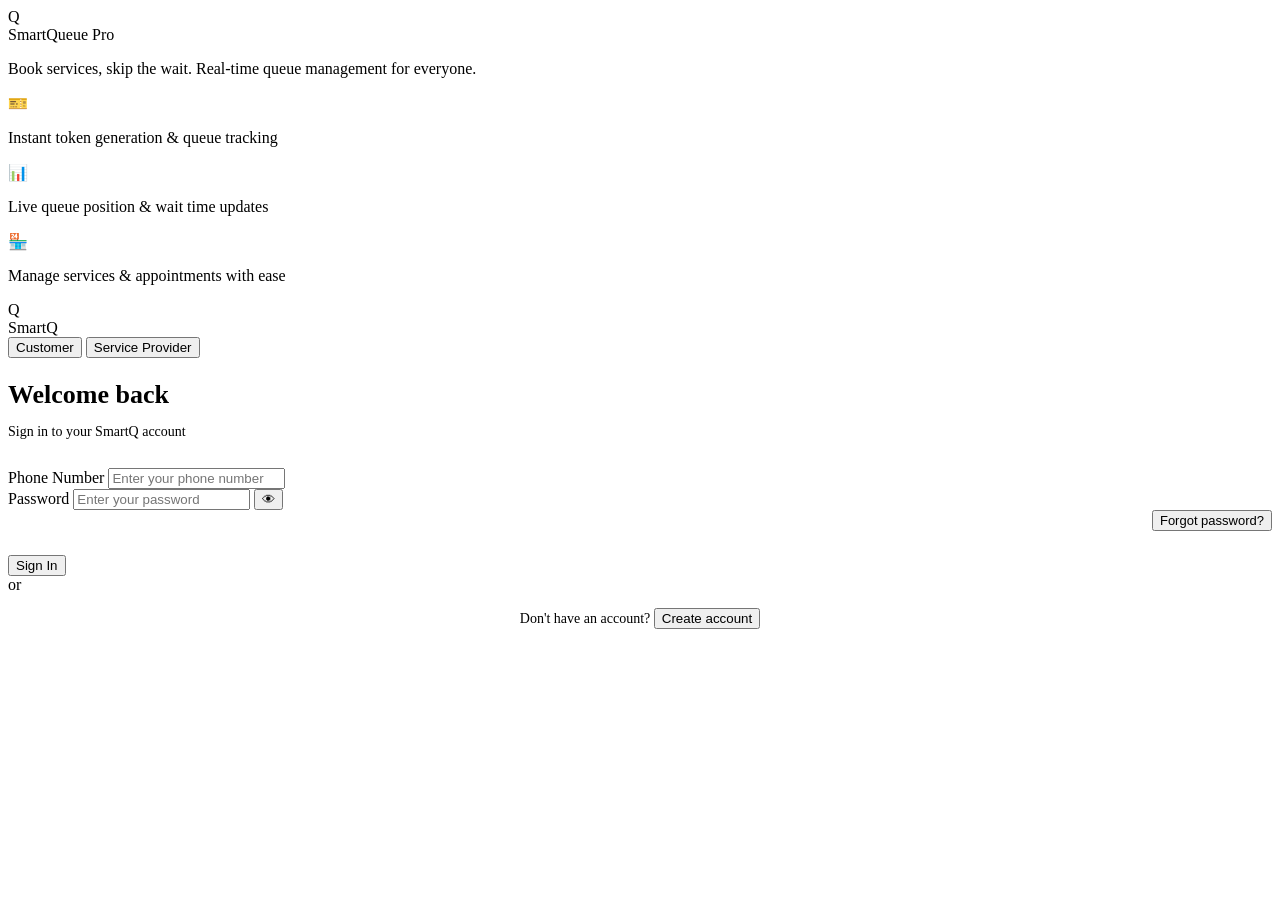
==== web/index.html @ fc1da9d1 "Add web/index.html" ====
<!DOCTYPE html>
<html lang="en">
<head>
  <meta charset="UTF-8">
  <meta name="viewport" content="width=device-width, initial-scale=1.0">
  <title>SmartQ – Skip the Queue</title>
  <link rel="stylesheet" href="css/style.css">
</head>
<body>
<div class="auth-root">
  <!-- LEFT: Hero Panel -->
  <div class="auth-hero">
    <div class="hero-logo">Q</div>
    <div class="hero-title">SmartQueue Pro</div>
    <p class="hero-sub">Book services, skip the wait. Real-time queue management for everyone.</p>
    <div class="hero-features">
      <div class="hero-feat"><span class="fi">🎫</span><p>Instant token generation & queue tracking</p></div>
      <div class="hero-feat"><span class="fi">📊</span><p>Live queue position & wait time updates</p></div>
      <div class="hero-feat"><span class="fi">🏪</span><p>Manage services & appointments with ease</p></div>
    </div>
  </div>

  <!-- RIGHT: Auth Forms -->
  <div class="auth-panel">
    <div class="auth-box">
      <div class="auth-logo-sm">
        <div class="lm">Q</div>
        <span>SmartQ</span>
      </div>

      <!-- Role Tabs -->
      <div class="auth-tab-row" id="authTabs">
        <button class="auth-tab active" onclick="selectRole('user',this)">Customer</button>
        <button class="auth-tab" onclick="selectRole('provider',this)">Service Provider</button>
      </div>

      <!-- Sign In Form -->
      <div id="formSignIn">
        <h2 style="font-size:26px;font-weight:800;margin-bottom:6px;" id="signInTitle">Welcome back</h2>
        <p style="color:var(--text-2);font-size:14px;margin-bottom:28px;">Sign in to your SmartQ account</p>

        <div id="signInAlert" class="alert alert-error"></div>

        <form onsubmit="handleSignIn(event)">
          <div class="form-group">
            <label class="form-label">Phone Number</label>
            <input type="tel" id="loginPhone" class="form-input" placeholder="Enter your phone number" required>
          </div>
          <div class="form-group">
            <label class="form-label">Password</label>
            <input type="password" id="loginPassword" class="form-input" placeholder="Enter your password" required>
            <button type="button" class="input-icon" onclick="togglePwd('loginPassword',this)">👁</button>
          </div>
          <div style="text-align:right;margin-bottom:24px;">
            <button type="button" class="link" style="font-size:13px;" onclick="showForm('formForgot')">Forgot password?</button>
          </div>
          <button type="submit" class="btn btn-primary" id="signInBtn">Sign In</button>
        </form>

        <div class="divider"><span>or</span></div>
        <p style="text-align:center;font-size:14px;color:var(--text-2);">
          Don't have an account? <button class="link" onclick="showForm('formRegister')">Create account</button>
        </p>
      </div>

      <!-- Register Form -->
      <div id="formRegister" style="display:none;">
        <h2 style="font-size:26px;font-weight:800;margin-bottom:6px;">Create account</h2>
        <p style="color:var(--text-2);font-size:14px;margin-bottom:28px;" id="regSubtitle">Join SmartQ as a Customer</p>

        <div id="registerAlert" class="alert alert-error"></div>

        <form onsubmit="handleRegister(event)">
          <div class="form-group">
            <label class="form-label">Full Name</label>
            <input type="text" id="regName" class="form-input" placeholder="Your full name" required>
          </div>
          <div class="form-group">
            <label class="form-label">Phone Number</label>
            <input type="tel" id="regPhone" class="form-input" placeholder="Phone number" required>
          </div>
          <div class="form-group">
            <label class="form-label">Email Address</label>
            <input type="email" id="regEmail" class="form-input" placeholder="Email (optional)">
          </div>
          <div id="providerRegFields" style="display:none;">
            <div class="form-group">
              <label class="form-label">Business / Shop Name</label>
              <input type="text" id="regShopName" class="form-input" placeholder="e.g. City Clinic">
            </div>
            <div class="form-group">
              <label class="form-label">Location / Address</label>
              <input type="text" id="regLocation" class="form-input" placeholder="Full address">
            </div>
          </div>
          <div class="form-group">
            <label class="form-label">Password</label>
            <input type="password" id="regPassword" class="form-input" placeholder="Create a password" required>
            <button type="button" class="input-icon" onclick="togglePwd('regPassword',this)">👁</button>
          </div>
          <button type="submit" class="btn btn-primary" id="registerBtn">Create Account</button>
        </form>

        <p style="text-align:center;margin-top:20px;font-size:14px;color:var(--text-2);">
          Already have an account? <button class="link" onclick="showForm('formSignIn')">Sign in</button>
        </p>
      </div>

      <!-- Forgot Password -->
      <div id="formForgot" style="display:none;">
        <h2 style="font-size:26px;font-weight:800;margin-bottom:6px;">Reset password</h2>
        <p style="color:var(--text-2);font-size:14px;margin-bottom:28px;">Enter your phone number to receive an OTP</p>

        <div id="forgotAlert" class="alert"></div>

        <div id="forgotStep1">
          <div class="form-group">
            <label class="form-label">Phone Number</label>
            <input type="tel" id="forgotPhone" class="form-input" placeholder="Your registered phone">
          </div>
          <button class="btn btn-primary" onclick="sendOTP()">Send OTP</button>
        </div>

        <div id="forgotStep2" style="display:none;">
          <div class="form-group">
            <label class="form-label">OTP Code</label>
            <input type="text" id="otpCode" class="form-input" placeholder="Enter OTP">
          </div>
          <div class="form-group">
            <label class="form-label">New Password</label>
            <input type="password" id="newPassword" class="form-input" placeholder="New password">
          </div>
          <button class="btn btn-primary" onclick="resetPassword()">Reset Password</button>
        </div>

        <p style="text-align:center;margin-top:20px;font-size:14px;">
          <button class="link" onclick="showForm('formSignIn')">← Back to sign in</button>
        </p>
      </div>
    </div>
  </div>
</div>

<script src="js/api.js"></script>
<script>
  // Handle logout parameter or clear previous sessions when opening login page directly
  if (window.location.search.includes('logout=true')) {
    session.clearAll();
    window.history.replaceState({}, document.title, window.location.pathname);
  }
  // Clear any existing session so the app always opens the login page first as requested
  session.clearAll();

  let selectedRole = 'user';

  function selectRole(role, tabEl) {
    selectedRole = role;
    document.querySelectorAll('.auth-tab').forEach(t => t.classList.remove('active'));
    tabEl.classList.add('active');
    document.getElementById('signInTitle').textContent = role === 'user' ? 'Welcome back' : 'Provider Sign In';
    document.getElementById('regSubtitle').textContent = role === 'user' ? 'Join SmartQ as a Customer' : 'Register your business on SmartQ';
    document.getElementById('providerRegFields').style.display = role === 'provider' ? 'block' : 'none';
    showForm('formSignIn');
  }

  function showForm(id) {
    ['formSignIn','formRegister','formForgot'].forEach(f => document.getElementById(f).style.display = 'none');
    document.getElementById(id).style.display = 'block';
  }

  function togglePwd(id, btn) {
    const inp = document.getElementById(id);
    inp.type = inp.type === 'password' ? 'text' : 'password';
    btn.textContent = inp.type === 'password' ? '👁' : '🙈';
  }

  function showAlert(id, msg, type='error') {
    const el = document.getElementById(id);
    el.textContent = msg;
    el.className = `alert alert-${type} show`;
  }

  async function handleSignIn(e) {
    e.preventDefault();
    const phone = document.getElementById('loginPhone').value.trim();
    const password = document.getElementById('loginPassword').value;
    const btn = document.getElementById('signInBtn');
    document.getElementById('signInAlert').classList.remove('show');
    btn.innerHTML = '<div class="spinner" style="width:20px;height:20px;border-width:2px;"></div>';
    btn.disabled = true;
    try {
      let res;
      if (selectedRole === 'provider') {
        res = await api.loginProvider(phone, password);
        const providerData = res.provider || res.user;
        if (res.success && providerData) { session.setProvider(providerData); window.location.href = 'provider_dashboard.html'; return; }
      } else {
        res = await api.login(phone, password);
        if (res.success) { session.setUser(res.user); window.location.href = 'user_dashboard.html'; return; }
      }
      showAlert('signInAlert', res.message || 'Invalid phone or password');
    } catch(e) { showAlert('signInAlert', 'Network error. Please try again.'); }
    finally { btn.textContent = 'Sign In'; btn.disabled = false; }
  }

  async function handleRegister(e) {
    e.preventDefault();
    const name = document.getElementById('regName').value.trim();
    const phone = document.getElementById('regPhone').value.trim();
    const email = document.getElementById('regEmail').value.trim();
    const password = document.getElementById('regPassword').value;
    const btn = document.getElementById('registerBtn');
    document.getElementById('registerAlert').classList.remove('show');
    btn.innerHTML = '<div class="spinner" style="width:20px;height:20px;border-width:2px;"></div>';
    btn.disabled = true;
    try {
      let res;
      if (selectedRole === 'provider') {
        const shopName = document.getElementById('regShopName').value.trim();
        const location = document.getElementById('regLocation').value.trim();
        res = await api.request('/auth/register_provider.php','POST',{ name, phone, password, shopName, location, categoryId:1 });
      } else {
        res = await api.register(name, phone, email, password);
      }
      if (res.success) { showAlert('registerAlert','Account created! Please sign in.','success'); setTimeout(()=>showForm('formSignIn'),1800); }
      else showAlert('registerAlert', res.message || 'Registration failed');
    } catch(e) { showAlert('registerAlert','Network error.'); }
    finally { btn.textContent = 'Create Account'; btn.disabled = false; }
  }

  async function sendOTP() {
    const phone = document.getElementById('forgotPhone').value.trim();
    if (!phone) return;
    try {
      const res = await api.request('/auth/send_otp.php','POST',{ phone });
      if (res.success) { showAlert('forgotAlert','OTP sent!','success'); document.getElementById('forgotStep1').style.display='none'; document.getElementById('forgotStep2').style.display='block'; }
      else showAlert('forgotAlert', res.message || 'Failed to send OTP');
    } catch(e) { showAlert('forgotAlert','Network error.'); }
  }

  async function resetPassword() {
    const phone = document.getElementById('forgotPhone').value.trim();
    const otp = document.getElementById('otpCode').value.trim();
    const newPwd = document.getElementById('newPassword').value;
    try {
      const res = await api.request('/auth/reset_password.php','POST',{ phone, otp, newPassword: newPwd });
      if (res.success) { showAlert('forgotAlert','Password reset!','success'); setTimeout(()=>showForm('formSignIn'),1500); }
      else showAlert('forgotAlert', res.message || 'Reset failed');
    } catch(e) { showAlert('forgotAlert','Network error.'); }
  }
</script>
</body>
</html>
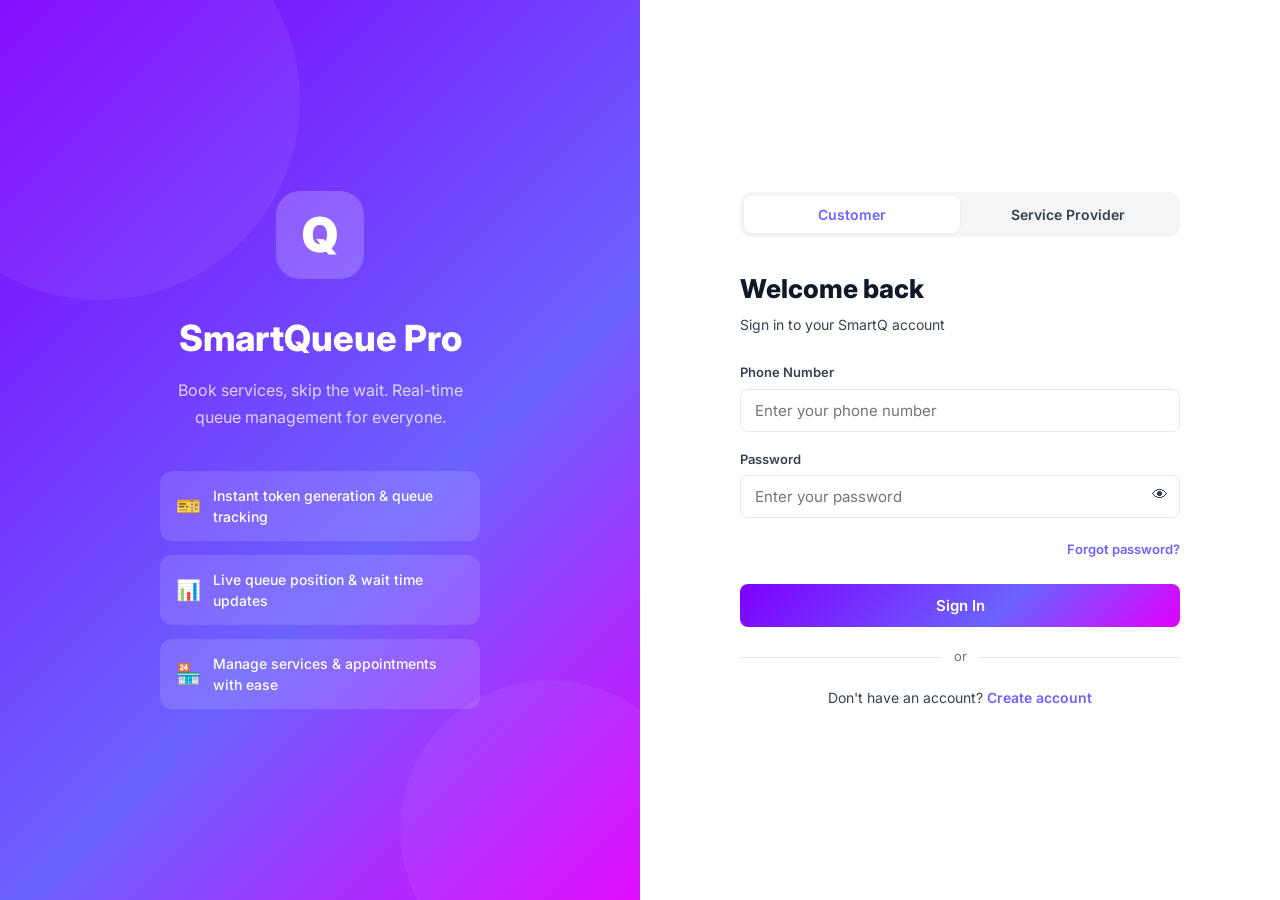
==== commit 7ff2c903: "Fix registration email optional requirement" ====
--- a/web/index.html
+++ b/web/index.html
@@ -218,7 +218,7 @@
       if (selectedRole === 'provider') {
         const shopName = document.getElementById('regShopName').value.trim();
         const location = document.getElementById('regLocation').value.trim();
-        res = await api.request('/auth/register_provider.php','POST',{ name, phone, password, shopName, location, categoryId:1 });
+        res = await api.request('/auth/register_provider.php','POST',{ name, phone, email, password, shopName, location, categoryId:1 });
       } else {
         res = await api.register(name, phone, email, password);
       }
--- a/web/css/style.css
+++ b/web/css/style.css
@@ -0,0 +1,534 @@
+@import url('https://fonts.googleapis.com/css2?family=Inter:wght@300;400;500;600;700;800&display=swap');
+
+:root {
+  --primary: #6C63FF;
+  --primary-dark: #4A44B4;
+  --primary-light: #9E98FF;
+  --primary-5: rgba(108,99,255,0.05);
+  --primary-10: rgba(108,99,255,0.10);
+  --primary-15: rgba(108,99,255,0.15);
+  --primary-20: rgba(108,99,255,0.20);
+  --gradient: linear-gradient(135deg, #7F00FF 0%, #6C63FF 60%, #E100FF 100%);
+  --gradient-soft: linear-gradient(135deg, #f5f3ff 0%, #ede9fe 100%);
+  --bg: #F4F5F7;
+  --surface: #FFFFFF;
+  --surface-2: #FAFAFA;
+  --sidebar-bg: #1C1B3A;
+  --sidebar-active: rgba(108,99,255,0.25);
+  --text: #111827;
+  --text-2: #374151;
+  --text-3: #6B7280;
+  --success: #10B981;
+  --success-bg: rgba(16,185,129,0.1);
+  --warning: #F59E0B;
+  --warning-bg: rgba(245,158,11,0.1);
+  --error: #EF4444;
+  --error-bg: rgba(239,68,68,0.1);
+  --info: #3B82F6;
+  --info-bg: rgba(59,130,246,0.1);
+  --border: #E5E7EB;
+  --border-2: #F3F4F6;
+  --shadow-sm: 0 1px 3px rgba(0,0,0,0.06);
+  --shadow: 0 4px 16px rgba(0,0,0,0.07);
+  --shadow-lg: 0 8px 32px rgba(0,0,0,0.1);
+  --radius: 12px;
+  --radius-sm: 8px;
+  --radius-lg: 16px;
+  --radius-xl: 20px;
+  --sidebar-w: 260px;
+}
+
+*,*::before,*::after { box-sizing: border-box; margin: 0; padding: 0; }
+
+html { font-size: 16px; }
+
+body {
+  font-family: 'Inter', -apple-system, sans-serif;
+  background: var(--bg);
+  color: var(--text);
+  line-height: 1.5;
+  -webkit-font-smoothing: antialiased;
+}
+
+/* ── Scrollbar ──────────────────────────────── */
+::-webkit-scrollbar { width: 5px; height: 5px; }
+::-webkit-scrollbar-track { background: transparent; }
+::-webkit-scrollbar-thumb { background: #D1D5DB; border-radius: 99px; }
+
+/* ══ AUTH LAYOUT ════════════════════════════════════════════════════════════ */
+.auth-root {
+  min-height: 100vh;
+  display: grid;
+  grid-template-columns: 1fr 1fr;
+}
+@media (max-width: 900px) {
+  .auth-root { grid-template-columns: 1fr; }
+  .auth-hero { display: none !important; }
+}
+
+.auth-hero {
+  background: var(--gradient);
+  display: flex;
+  flex-direction: column;
+  align-items: center;
+  justify-content: center;
+  padding: 48px;
+  color: white;
+  position: relative;
+  overflow: hidden;
+}
+.auth-hero::before {
+  content: '';
+  position: absolute;
+  width: 400px; height: 400px;
+  border-radius: 50%;
+  background: rgba(255,255,255,0.06);
+  top: -100px; left: -100px;
+}
+.auth-hero::after {
+  content: '';
+  position: absolute;
+  width: 300px; height: 300px;
+  border-radius: 50%;
+  background: rgba(255,255,255,0.05);
+  bottom: -80px; right: -60px;
+}
+.hero-logo {
+  font-size: 48px; font-weight: 900;
+  background: rgba(255,255,255,0.2);
+  width: 88px; height: 88px;
+  border-radius: 24px;
+  display: flex; align-items: center; justify-content: center;
+  margin-bottom: 32px;
+  position: relative; z-index: 1;
+}
+.hero-title { font-size: 36px; font-weight: 800; margin-bottom: 12px; position: relative; z-index: 1; }
+.hero-sub { font-size: 16px; color: rgba(255,255,255,0.75); line-height: 1.7; max-width: 320px; text-align: center; position: relative; z-index: 1; }
+.hero-features { margin-top: 40px; display: flex; flex-direction: column; gap: 14px; width: 100%; max-width: 320px; position: relative; z-index: 1; }
+.hero-feat { display: flex; align-items: center; gap: 12px; background: rgba(255,255,255,0.12); border-radius: var(--radius); padding: 14px 16px; }
+.hero-feat .fi { font-size: 20px; }
+.hero-feat p { font-size: 14px; font-weight: 500; }
+
+.auth-panel {
+  display: flex;
+  flex-direction: column;
+  align-items: center;
+  justify-content: center;
+  padding: 48px 40px;
+  background: var(--surface);
+  min-height: 100vh;
+  overflow-y: auto;
+}
+.auth-box { width: 100%; max-width: 440px; }
+.auth-logo-sm { display: none; margin-bottom: 32px; }
+@media (max-width: 900px) { .auth-logo-sm { display: flex; align-items: center; gap: 12px; } }
+.auth-logo-sm .lm { width: 44px; height: 44px; border-radius: 12px; background: var(--gradient); display: flex; align-items: center; justify-content: center; font-size: 22px; font-weight: 900; color: white; }
+.auth-logo-sm span { font-size: 22px; font-weight: 800; color: var(--text); }
+
+.auth-tab-row { display: flex; background: var(--bg); border-radius: var(--radius); padding: 4px; margin-bottom: 32px; }
+.auth-tab { flex: 1; padding: 10px; text-align: center; font-size: 14px; font-weight: 600; color: var(--text-2); border-radius: var(--radius-sm); cursor: pointer; transition: all 0.2s; border: none; background: none; font-family: inherit; }
+.auth-tab.active { background: var(--surface); color: var(--primary); box-shadow: var(--shadow-sm); }
+
+.role-grid { display: grid; grid-template-columns: 1fr 1fr; gap: 12px; margin-bottom: 28px; }
+.role-tile {
+  border: 2px solid var(--border);
+  border-radius: var(--radius-lg);
+  padding: 20px 16px;
+  text-align: center;
+  cursor: pointer;
+  transition: all 0.2s;
+  background: var(--surface);
+}
+.role-tile:hover { border-color: var(--primary-light); box-shadow: var(--shadow); }
+.role-tile.selected { border-color: var(--primary); background: var(--primary-5); box-shadow: 0 0 0 4px var(--primary-10); }
+.role-tile .rt-icon { font-size: 32px; margin-bottom: 10px; }
+.role-tile .rt-name { font-size: 15px; font-weight: 700; color: var(--text); }
+.role-tile .rt-desc { font-size: 12px; color: var(--text-2); margin-top: 4px; }
+
+.form-label { display: block; font-size: 13px; font-weight: 600; color: var(--text-2); margin-bottom: 6px; }
+.form-input {
+  width: 100%; padding: 11px 14px;
+  border: 1.5px solid var(--border);
+  border-radius: var(--radius-sm);
+  font-size: 15px; font-family: inherit;
+  background: var(--surface); color: var(--text);
+  transition: border-color 0.2s, box-shadow 0.2s;
+  outline: none;
+}
+.form-input:focus { border-color: var(--primary); box-shadow: 0 0 0 3px var(--primary-10); }
+.form-input:disabled { background: var(--bg); color: var(--text-2); cursor: not-allowed; }
+.form-group { margin-bottom: 18px; position: relative; }
+.input-icon { position: absolute; right: 12px; top: 36px; font-size: 16px; cursor: pointer; color: var(--text-2); background: none; border: none; }
+
+.btn { display: inline-flex; align-items: center; justify-content: center; gap: 8px; font-family: inherit; font-weight: 600; cursor: pointer; border: none; transition: all 0.2s; }
+.btn-primary { background: var(--gradient); color: white; padding: 12px 24px; border-radius: var(--radius-sm); font-size: 15px; width: 100%; }
+.btn-primary:hover { opacity: 0.9; transform: translateY(-1px); box-shadow: 0 4px 16px rgba(108,99,255,0.4); }
+.btn-primary:active { transform: translateY(0); }
+.btn-primary:disabled { background: #D1D5DB; box-shadow: none; transform: none; cursor: not-allowed; }
+.btn-secondary { background: var(--bg); color: var(--text-2); padding: 10px 20px; border-radius: var(--radius-sm); font-size: 14px; }
+.btn-secondary:hover { background: var(--border); }
+.btn-danger { background: var(--error-bg); color: var(--error); padding: 10px 20px; border-radius: var(--radius-sm); font-size: 14px; }
+.btn-danger:hover { background: rgba(239,68,68,0.15); }
+.btn-icon { width: 36px; height: 36px; border-radius: var(--radius-sm); display: flex; align-items: center; justify-content: center; font-size: 16px; cursor: pointer; border: none; background: var(--bg); transition: background 0.2s; }
+.btn-icon:hover { background: var(--border); }
+
+.link { color: var(--primary); font-weight: 600; cursor: pointer; background: none; border: none; font-family: inherit; font-size: inherit; }
+.link:hover { text-decoration: underline; }
+
+.alert { padding: 12px 14px; border-radius: var(--radius-sm); font-size: 14px; font-weight: 500; margin-bottom: 16px; display: none; }
+.alert.show { display: block; }
+.alert-error { background: var(--error-bg); color: var(--error); }
+.alert-success { background: var(--success-bg); color: var(--success); }
+
+.divider { display: flex; align-items: center; gap: 12px; margin: 20px 0; }
+.divider::before, .divider::after { content: ''; flex: 1; height: 1px; background: var(--border); }
+.divider span { font-size: 13px; color: var(--text-3); }
+
+/* ══ DASHBOARD LAYOUT ═══════════════════════════════════════════════════════ */
+.app-layout { display: flex; min-height: 100vh; }
+
+/* SIDEBAR */
+.sidebar {
+  width: var(--sidebar-w);
+  background: var(--sidebar-bg);
+  display: flex;
+  flex-direction: column;
+  position: fixed;
+  top: 0; left: 0;
+  height: 100vh;
+  z-index: 100;
+  overflow-y: auto;
+  transition: transform 0.3s;
+}
+.sidebar-brand {
+  padding: 24px 20px 20px;
+  border-bottom: 1px solid rgba(255,255,255,0.07);
+}
+.sb-logo { display: flex; align-items: center; gap: 12px; }
+.sb-logo .lm { width: 40px; height: 40px; border-radius: 10px; background: var(--gradient); display: flex; align-items: center; justify-content: center; font-size: 20px; font-weight: 900; color: white; }
+.sb-logo span { font-size: 18px; font-weight: 800; color: white; }
+
+.sidebar-user { padding: 16px 20px; border-bottom: 1px solid rgba(255,255,255,0.07); }
+.sb-user-name { font-size: 15px; font-weight: 700; color: white; }
+.sb-user-role { font-size: 12px; color: #A5B4FC; margin-top: 2px; }
+
+.sidebar-nav { padding: 16px 12px; flex: 1; }
+.nav-section-label { font-size: 10px; font-weight: 700; text-transform: uppercase; letter-spacing: 1px; color: rgba(255,255,255,0.3); padding: 8px 8px 4px; }
+
+/* General nav-link for light backgrounds */
+.nav-link {
+  display: flex; align-items: center; gap: 12px;
+  padding: 10px 12px; border-radius: var(--radius-sm);
+  color: var(--text-2); font-size: 14px; font-weight: 500;
+  cursor: pointer; transition: all 0.2s; margin-bottom: 2px;
+  border: none; background: none; width: 100%; text-align: left; font-family: inherit;
+}
+.nav-link:hover { background: var(--primary-5); color: var(--primary); }
+.nav-link.active { background: var(--primary-10); color: var(--primary); font-weight: 700; }
+
+/* Sidebar specific nav-link for dark sidebar background */
+.sidebar .nav-link {
+  color: rgba(255,255,255,0.7);
+}
+.sidebar .nav-link:hover { background: rgba(255,255,255,0.08); color: white; }
+.sidebar .nav-link.active { background: var(--sidebar-active); color: white; font-weight: 600; }
+
+.nav-link .nl-icon { font-size: 18px; width: 22px; text-align: center; }
+.nav-link .nl-badge {
+  margin-left: auto; min-width: 20px; height: 20px;
+  background: var(--error); border-radius: 10px;
+  font-size: 11px; font-weight: 700; color: white;
+  display: flex; align-items: center; justify-content: center; padding: 0 5px;
+}
+
+.sidebar-footer { padding: 12px; border-top: 1px solid rgba(255,255,255,0.07); }
+.sb-logout { display: flex; align-items: center; gap: 10px; padding: 10px 12px; border-radius: var(--radius-sm); color: rgba(255,255,255,0.5); font-size: 14px; cursor: pointer; transition: all 0.2s; border: none; background: none; width: 100%; font-family: inherit; }
+.sb-logout:hover { background: rgba(239,68,68,0.15); color: #FCA5A5; }
+
+/* MAIN CONTENT */
+.main-content {
+  margin-left: var(--sidebar-w);
+  flex: 1;
+  display: flex;
+  flex-direction: column;
+  min-height: 100vh;
+}
+
+/* TOP HEADER BAR */
+.topbar {
+  background: var(--surface);
+  border-bottom: 1px solid var(--border);
+  padding: 0 32px;
+  height: 64px;
+  display: flex;
+  align-items: center;
+  justify-content: space-between;
+  position: sticky; top: 0; z-index: 50;
+}
+.topbar-left { display: flex; align-items: center; gap: 16px; }
+.topbar-title { font-size: 20px; font-weight: 700; color: var(--text); }
+.topbar-breadcrumb { font-size: 13px; color: var(--text-2); display: flex; align-items: center; gap: 6px; }
+.topbar-right { display: flex; align-items: center; gap: 12px; }
+.topbar-search {
+  display: flex; align-items: center; gap: 8px;
+  background: var(--bg); border-radius: var(--radius-sm);
+  padding: 8px 14px; width: 280px;
+}
+.topbar-search input { border: none; background: none; outline: none; font-size: 14px; font-family: inherit; width: 100%; color: var(--text); }
+.topbar-search input::placeholder { color: var(--text-3); }
+.topbar-notif { position: relative; }
+.notif-badge {
+  position: absolute; top: -4px; right: -4px;
+  min-width: 18px; height: 18px;
+  background: var(--error); border-radius: 9px;
+  font-size: 10px; font-weight: 700; color: white;
+  display: none; align-items: center; justify-content: center; padding: 0 4px;
+}
+
+/* PAGE CONTENT AREA */
+.page-content {
+  padding: 32px;
+  flex: 1;
+}
+
+/* SECTION / PAGE */
+.section { display: none; }
+.section.active { display: block; }
+
+/* PAGE HEADER */
+.page-header { display: flex; align-items: flex-start; justify-content: space-between; margin-bottom: 28px; }
+.page-header h1 { font-size: 26px; font-weight: 800; color: var(--text); }
+.page-header p { font-size: 14px; color: var(--text-2); margin-top: 4px; }
+.page-header-actions { display: flex; gap: 10px; }
+
+/* CARD */
+.card {
+  background: var(--surface);
+  border-radius: var(--radius);
+  border: 1px solid var(--border);
+  box-shadow: var(--shadow-sm);
+}
+.card-pad { padding: 24px; }
+.card-title { font-size: 16px; font-weight: 700; color: var(--text); margin-bottom: 16px; }
+
+/* STAT CARDS ROW */
+.stats-row { display: grid; gap: 20px; margin-bottom: 28px; }
+.stats-row-4 { grid-template-columns: repeat(4, 1fr); }
+.stats-row-3 { grid-template-columns: repeat(3, 1fr); }
+.stats-row-2 { grid-template-columns: repeat(2, 1fr); }
+
+.stat-card {
+  background: var(--surface);
+  border: 1px solid var(--border);
+  border-radius: var(--radius);
+  box-shadow: var(--shadow-sm);
+  padding: 20px;
+  cursor: pointer;
+  transition: box-shadow 0.2s, transform 0.15s;
+}
+.stat-card:hover { box-shadow: var(--shadow); transform: translateY(-2px); }
+.stat-card-header { display: flex; align-items: center; justify-content: space-between; margin-bottom: 12px; }
+.stat-icon { width: 44px; height: 44px; border-radius: var(--radius-sm); display: flex; align-items: center; justify-content: center; font-size: 20px; }
+.stat-value { font-size: 32px; font-weight: 800; color: var(--text); }
+.stat-label { font-size: 13px; font-weight: 500; color: var(--text-2); margin-top: 4px; }
+.stat-change { font-size: 12px; font-weight: 500; margin-top: 8px; display: flex; align-items: center; gap: 4px; }
+.stat-change.up { color: var(--success); }
+.stat-change.down { color: var(--error); }
+
+/* TABLE */
+.table-wrap { overflow-x: auto; border-radius: var(--radius); border: 1px solid var(--border); background: var(--surface); box-shadow: var(--shadow-sm); }
+table { width: 100%; border-collapse: collapse; }
+thead th { padding: 14px 16px; text-align: left; font-size: 12px; font-weight: 700; text-transform: uppercase; letter-spacing: 0.5px; color: var(--text-2); background: var(--bg); border-bottom: 1px solid var(--border); }
+tbody td { padding: 14px 16px; font-size: 14px; border-bottom: 1px solid var(--border-2); vertical-align: middle; }
+tbody tr:last-child td { border-bottom: none; }
+tbody tr:hover td { background: var(--primary-5); }
+
+/* BADGE */
+.badge { display: inline-flex; align-items: center; padding: 4px 10px; border-radius: 999px; font-size: 12px; font-weight: 600; }
+.badge-waiting { background: var(--warning-bg); color: var(--warning); }
+.badge-running { background: var(--success-bg); color: var(--success); }
+.badge-completed { background: var(--info-bg); color: var(--info); }
+.badge-cancelled, .badge-rejected { background: var(--error-bg); color: var(--error); }
+.badge-primary { background: var(--primary-10); color: var(--primary); }
+
+/* SEARCH/FILTER BAR */
+.toolbar { display: flex; align-items: center; gap: 12px; margin-bottom: 20px; flex-wrap: wrap; }
+.search-field {
+  display: flex; align-items: center; gap: 8px;
+  background: var(--surface); border: 1px solid var(--border);
+  border-radius: var(--radius-sm); padding: 9px 14px; flex: 1; min-width: 200px;
+}
+.search-field input { border: none; outline: none; font-size: 14px; font-family: inherit; width: 100%; background: none; }
+.filter-pill { padding: 8px 16px; border-radius: 999px; font-size: 13px; font-weight: 600; cursor: pointer; border: 1.5px solid var(--border); background: var(--surface); color: var(--text-2); transition: all 0.2s; }
+.filter-pill.active { border-color: var(--primary); background: var(--primary-10); color: var(--primary); }
+.filter-pill:hover { border-color: var(--primary-light); }
+
+/* GRID CARDS (Centers, Services) */
+.card-grid { display: grid; grid-template-columns: repeat(auto-fill, minmax(280px, 1fr)); gap: 20px; margin-bottom: 24px; }
+.item-card {
+  background: var(--surface); border: 1px solid var(--border);
+  border-radius: var(--radius); box-shadow: var(--shadow-sm);
+  padding: 20px; cursor: pointer;
+  transition: box-shadow 0.2s, transform 0.15s;
+  display: flex; gap: 16px; align-items: flex-start;
+}
+.item-card:hover { box-shadow: var(--shadow); transform: translateY(-2px); }
+.item-card-icon { width: 52px; height: 52px; border-radius: var(--radius-sm); background: var(--primary-10); display: flex; align-items: center; justify-content: center; font-size: 24px; flex-shrink: 0; }
+.item-card-body { flex: 1; min-width: 0; }
+.item-card-title { font-size: 15px; font-weight: 700; color: var(--text); }
+.item-card-sub { font-size: 13px; color: var(--text-2); margin-top: 2px; }
+.item-card-meta { display: flex; align-items: center; gap: 8px; margin-top: 10px; flex-wrap: wrap; }
+
+/* SLOT CHIPS GRID */
+.slot-grid { display: grid; grid-template-columns: repeat(auto-fill, minmax(180px, 1fr)); gap: 12px; margin-bottom: 20px; }
+.slot-chip {
+  border: 1.5px solid var(--border);
+  border-radius: var(--radius);
+  padding: 16px;
+  cursor: pointer;
+  transition: all 0.2s;
+  background: var(--surface);
+  text-align: center;
+}
+.slot-chip:hover { border-color: var(--primary-light); box-shadow: var(--shadow); }
+.slot-chip.sel { background: var(--primary); border-color: var(--primary); }
+.slot-chip.active-now { background: var(--success-bg); border: 2px solid var(--success); }
+.slot-chip.full { background: var(--bg); border-color: transparent; cursor: not-allowed; opacity: 0.6; }
+.slot-chip .sc-badge { display: inline-block; font-size: 11px; font-weight: 700; padding: 2px 8px; border-radius: 4px; background: var(--success); color: white; margin-bottom: 8px; }
+.slot-chip .sc-time { font-size: 14px; font-weight: 700; }
+.slot-chip.sel .sc-time { color: white; }
+.slot-chip.active-now .sc-time { color: var(--success); }
+.slot-chip .sc-count { font-size: 12px; color: var(--text-2); margin-top: 4px; }
+.slot-chip.sel .sc-count { color: rgba(255,255,255,0.85); }
+.slot-chip.full .sc-count { color: var(--error); }
+
+/* EMPTY STATE */
+.empty { display: flex; flex-direction: column; align-items: center; justify-content: center; padding: 64px 24px; gap: 12px; color: var(--text-2); }
+.empty-icon { font-size: 48px; opacity: 0.4; }
+.empty p { font-size: 15px; font-weight: 500; }
+
+/* SPINNER */
+.spin-wrap { display: flex; align-items: center; justify-content: center; padding: 48px; }
+.spinner { width: 36px; height: 36px; border: 3px solid var(--border); border-top-color: var(--primary); border-radius: 50%; animation: spin 0.7s linear infinite; }
+@keyframes spin { to { transform: rotate(360deg); } }
+
+/* MODAL */
+.modal-bg { position: fixed; inset: 0; background: rgba(0,0,0,0.5); z-index: 999; display: flex; align-items: center; justify-content: center; padding: 24px; }
+.modal-bg.hidden { display: none; }
+.modal-box { background: var(--surface); border-radius: var(--radius-xl); width: 100%; max-width: 480px; max-height: 90vh; overflow-y: auto; box-shadow: var(--shadow-lg); }
+.modal-header { padding: 24px 24px 0; display: flex; align-items: flex-start; justify-content: space-between; }
+.modal-header h2 { font-size: 20px; font-weight: 700; }
+.modal-header p { font-size: 14px; color: var(--text-2); margin-top: 4px; }
+.modal-body { padding: 24px; }
+.modal-footer { padding: 0 24px 24px; display: flex; gap: 10px; }
+
+/* STEP INDICATOR */
+.steps { display: flex; align-items: center; gap: 0; margin-bottom: 28px; }
+.step { display: flex; align-items: center; gap: 8px; font-size: 13px; font-weight: 600; color: var(--text-2); }
+.step-num { width: 28px; height: 28px; border-radius: 50%; display: flex; align-items: center; justify-content: center; font-size: 12px; font-weight: 700; background: var(--border); color: var(--text-2); transition: all 0.2s; }
+.step.done .step-num { background: var(--success); color: white; }
+.step.active .step-num { background: var(--primary); color: white; }
+.step.active { color: var(--primary); }
+.step-line { flex: 1; height: 2px; background: var(--border); margin: 0 8px; }
+.step-line.done { background: var(--success); }
+
+/* QUEUE TRACKING - DESKTOP LAYOUT */
+.queue-layout { display: grid; grid-template-columns: 1fr 340px; gap: 24px; }
+@media (max-width: 1100px) { .queue-layout { grid-template-columns: 1fr; } }
+
+.queue-hero { background: var(--gradient); border-radius: var(--radius-lg); padding: 32px; color: white; display: flex; gap: 48px; justify-content: center; align-items: center; margin-bottom: 24px; }
+.qh-item { text-align: center; }
+.qh-label { font-size: 14px; color: rgba(255,255,255,0.75); }
+.qh-value { font-size: 56px; font-weight: 800; line-height: 1; margin-top: 8px; }
+.qh-divider { width: 1px; height: 80px; background: rgba(255,255,255,0.3); }
+
+/* PROFILE CARD */
+.profile-card { display: grid; grid-template-columns: 260px 1fr; gap: 24px; }
+@media (max-width: 900px) { .profile-card { grid-template-columns: 1fr; } }
+.profile-avatar { background: var(--gradient); border-radius: var(--radius-xl); padding: 40px 24px; color: white; text-align: center; }
+.avatar-circle { width: 96px; height: 96px; border-radius: 50%; background: rgba(255,255,255,0.2); display: flex; align-items: center; justify-content: center; font-size: 44px; margin: 0 auto 16px; }
+.avatar-name { font-size: 22px; font-weight: 800; }
+.avatar-role { font-size: 14px; color: rgba(255,255,255,0.8); margin-top: 4px; }
+
+/* QUICK ACTION GRID */
+.qa-grid { display: grid; grid-template-columns: repeat(auto-fill, minmax(160px, 1fr)); gap: 16px; }
+.qa-tile {
+  background: var(--surface); border: 1px solid var(--border);
+  border-radius: var(--radius); padding: 20px 16px;
+  text-align: center; cursor: pointer;
+  transition: all 0.2s; box-shadow: var(--shadow-sm);
+}
+.qa-tile:hover { box-shadow: var(--shadow); transform: translateY(-2px); border-color: var(--primary-light); }
+.qa-tile .qt-icon { font-size: 28px; margin-bottom: 10px; }
+.qa-tile .qt-label { font-size: 13px; font-weight: 700; color: var(--text); }
+.qa-tile .qt-sub { font-size: 11px; color: var(--text-2); margin-top: 3px; }
+
+/* NOTIFICATIONS LIST */
+.notif-item { display: flex; gap: 14px; padding: 16px 0; border-bottom: 1px solid var(--border-2); }
+.notif-item:last-child { border-bottom: none; }
+.notif-dot-wrap { position: relative; padding-top: 4px; }
+.ndot { width: 10px; height: 10px; border-radius: 50%; background: var(--border); flex-shrink: 0; }
+.ndot.unread { background: var(--primary); }
+.notif-content { flex: 1; }
+.notif-title { font-size: 14px; font-weight: 600; color: var(--text); }
+.notif-msg { font-size: 13px; color: var(--text-2); margin-top: 2px; }
+.notif-time { font-size: 11px; color: var(--text-3); margin-top: 4px; }
+
+/* TOKEN CARDS */
+.token-grid { display: grid; grid-template-columns: repeat(auto-fill, minmax(300px, 1fr)); gap: 20px; }
+.token-card {
+  background: var(--surface); border: 1px solid var(--border);
+  border-radius: var(--radius); box-shadow: var(--shadow-sm);
+  padding: 20px; cursor: pointer; transition: all 0.2s;
+}
+.token-card:hover { box-shadow: var(--shadow); transform: translateY(-2px); }
+.tc-header { display: flex; justify-content: space-between; align-items: center; margin-bottom: 16px; }
+.tc-token { font-size: 28px; font-weight: 800; color: var(--primary); }
+.tc-center { font-size: 16px; font-weight: 700; margin-bottom: 4px; }
+.tc-slot { font-size: 13px; color: var(--text-2); }
+.tc-stats { display: flex; gap: 24px; margin-top: 16px; padding-top: 16px; border-top: 1px solid var(--border-2); }
+.tc-stat .lbl { font-size: 11px; color: var(--text-2); text-transform: uppercase; letter-spacing: 0.5px; }
+.tc-stat .val { font-size: 20px; font-weight: 700; margin-top: 2px; }
+.tc-actions { display: flex; gap: 8px; margin-top: 14px; }
+
+/* STAR RATING */
+.stars-row { display: flex; gap: 8px; justify-content: center; }
+.star { font-size: 36px; cursor: pointer; color: #D1D5DB; transition: color 0.15s, transform 0.1s; }
+.star.lit { color: var(--warning); }
+.star:hover { transform: scale(1.15); }
+
+/* RESPONSIVE */
+@media (max-width: 1024px) {
+  :root { --sidebar-w: 220px; }
+  .stats-row-4 { grid-template-columns: repeat(2, 1fr); }
+  .page-content { padding: 24px; }
+}
+@media (max-width: 768px) {
+  .sidebar { transform: translateX(-100%); }
+  .sidebar.open { transform: translateX(0); }
+  .main-content { margin-left: 0; }
+  .page-content { padding: 16px; }
+  .topbar { padding: 0 16px; }
+  .topbar-search { display: none; }
+  .stats-row-4, .stats-row-3 { grid-template-columns: repeat(2, 1fr); }
+  .card-grid { grid-template-columns: 1fr; }
+  .queue-layout { grid-template-columns: 1fr; }
+  .profile-card { grid-template-columns: 1fr; }
+}
+@media (max-width: 480px) {
+  .stats-row-4, .stats-row-3, .stats-row-2 { grid-template-columns: 1fr; }
+  .token-grid { grid-template-columns: 1fr; }
+}
+
+/* MOBILE HAMBURGER */
+.hamburger { display: none; }
+@media (max-width: 768px) {
+  .hamburger { display: flex; }
+  .sidebar-overlay { display: none; position: fixed; inset: 0; background: rgba(0,0,0,0.5); z-index: 99; }
+  .sidebar-overlay.open { display: block; }
+}
+
+/* BOOKING WIZARD SIDEBAR */
+.booking-layout { display: grid; grid-template-columns: 1fr 360px; gap: 28px; align-items: start; }
+@media (max-width: 1100px) { .booking-layout { grid-template-columns: 1fr; } }
+.booking-sidebar-card { position: sticky; top: 96px; }
